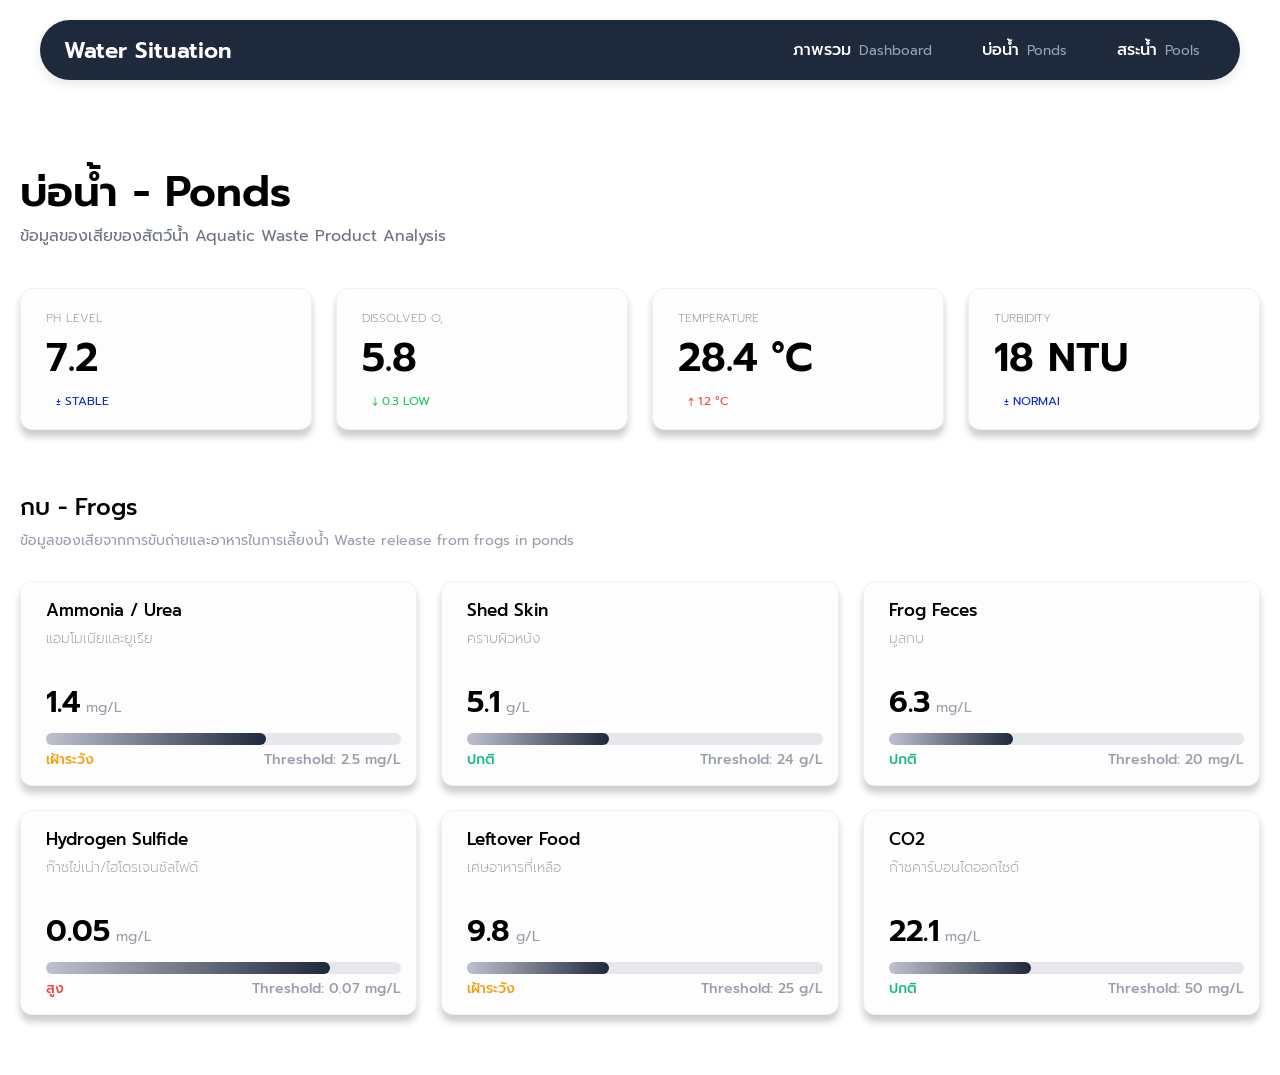
==== Ponds lalid.html @ aa6979cb "Plaese Done" ====
<!doctype html>
<html lang="en">
  <head>
    <meta charset="UTF-8" />
    <meta name="viewport" content="width=device-width, initial-scale=1.0" />
    <title>Water Situation</title>
    <link rel="stylesheet" href="style.css" />
  </head>
  <body>
    <header class="Nav">
      <div class="Div-nav">
        <div class="Name-Logo">
          <p>Water Situation</p>
        </div>

        <div class="Nav-content">
          <a href="index.html" class="nav-btn">
            <span class="text-th">ภาพรวม</span>
            <span class="text-en"> Dashboard</span>
          </a>

          <a href="Ponds.html" class="nav-btn">
            <span class="text-th">บ่อน้ำ</span>
            <span class="text-en"> Ponds</span>
          </a>

          <a href="Pools.html" class="nav-btn">
            <span class="text-th">สระน้ำ</span>
            <span class="text-en"> Pools</span>
          </a>
        </div>
      </div>
    </header>

    <div class="main-content">
      <div class="page-header">
        <h1>บ่อน้ำ - Ponds</h1>
      </div>

      <div class="header-description">
        <p>
          ข้อมูลของเสียของสัตว์น้ำ Aquatic Waste Product Analysis
        </p>
      </div>

      <div class="content-grid">
        <div class="card-pools">
          <h4>PH LEVEL</h4>
          <h3>7.2</h3>
          <p style="color: #0d2aca">± STABLE</p>
        </div>

        <div class="card-pools">
          <h4>DISSOLVED O,</h4>
          <h3>5.8</h3>
          <p style="color: #22c55e">↓ 0.3 LOW</p>
        </div>

        <div class="card-pools">
          <h4>TEMPERATURE</h4>
          <h3>28.4 °C</h3>
          <p style="color: #ef4444">↑ 1.2 °C</p>
        </div>

        <div class="card-pools">
          <h4>TURBIDITY</h4>
          <h3>18 NTU</h3>
          <p style="color: #0d2aca">± NORMAI</p>
        </div>
      </div>

      <div class="content-body">
        <div class="content-body-header">
          <h2>กบ - Frogs</h2>
        </div>

        <div class="content-body-description">
          <p>
            ข้อมูลของเสียจากการขับถ่ายและอาหารในการเลี้ยงน้ำ Waste release from frogs in ponds
          </p>
        </div>

        <div class="content-grid-pools">
          <div class="card-body-pools">
            <h4>Ammonia / Urea</h4>
            <p class="card-text-description">แอมโมเนียและยูเรีย</p>

            <div class="card-body-unit">
              <h3>1.4</h3>
              <p>mg/L</p>
            </div>
            <progress id="file" value="62" max="100"></progress>
            <div class="card-body-footer">
              <p style="color: #f59e0b">เฝ้าระวัง</p>
              <p class="footer-unit">Threshold: 2.5 mg/L</p>
            </div>
          </div>

          <div class="card-body-pools">
            <h4>Shed Skin</h4>
            <p class="card-text-description">คราบผิวหนัง</p>
            <div class="card-body-unit">
              <h3>5.1</h3>
              <p>g/L</p>
            </div>
           <progress id="file" value="40" max="100"></progress>
            <div class="card-body-footer">
              <p style="color: #10b981">ปกติ</p>
              <p class="footer-unit">Threshold: 24 g/L</p>
            </div>
          </div>

          <div class="card-body-pools">
            <h4>Frog Feces</h4>
            <p class="card-text-description">มูลกบ</p>
            <div class="card-body-unit">
              <h3>6.3</h3>
              <p>mg/L</p>
            </div>
            <progress id="file" value="35" max="100"></progress>
            <div class="card-body-footer">
              <p style="color: #10b981">ปกติ</p>
              <p class="footer-unit">Threshold: 20 mg/L</p>
            </div>
          </div>

          <div class="card-body-pools">
            <h4>Hydrogen Sulfide</h4>
            <p class="card-text-description">ก๊าซไข่เน่า/ไฮโดรเจนซัลไฟด์</p>
            <div class="card-body-unit">
              <h3>0.05</h3>
              <p>mg/L</p>
            </div>
            <progress id="file" value="80" max="100"></progress>
            <div class="card-body-footer">
              <p style="color: #ef4444">สูง</p>
              <p class="footer-unit">Threshold: 0.07 mg/L</p>
            </div>
          </div>

          <div class="card-body-pools">
            <h4>Leftover Food</h4>
            <p class="card-text-description">เศษอาหารที่เหลือ</p>
            <div class="card-body-unit">
              <h3>9.8</h3>
              <p>g/L</p>
            </div>
            <progress
              class="custom-progress"
              id="file"
              value="40"
              max="100"
            ></progress>
            <div class="card-body-footer">
              <p style="color: #f59e0b">เฝ้าระวัง</p>
              <p class="footer-unit">Threshold: 25 g/L</p>
            </div>
          </div>

          <div class="card-body-pools">
            <h4>CO2</h4>
            <p class="card-text-description">ก๊าซคาร์บอนไดออกไซด์</p>
            <div class="card-body-unit">
              <h3>22.1</h3>
              <p>mg/L</p>
            </div>
            <progress id="file" value="40" max="100"></progress>
            <div class="card-body-footer">
              <p style="color: #10b981">ปกติ</p>
              <p class="footer-unit">Threshold: 50 mg/L</p>
            </div>
          </div>
        </div>
      </div>
    </div>
  </body>
</html>
---- style.css ----
@import url("https://fonts.googleapis.com/css2?family=Prompt:wght@400;500;600;700&display=swap");

body {
  font-family:
    "Prompt",
    -apple-system,
    BlinkMacSystemFont,
    "Segoe UI",
    "Inter",
    "Helvetica Neue",
    Arial,
    sans-serif;
  background: var(--slate-50);
  color: var(--slate-800);
  -webkit-font-smoothing: antialiased;
  margin: 20px;
}

/* nav bar*/
.Nav {
  box-shadow: 0 4px 12px rgba(0, 0, 0, 0.1);
  position: sticky;
  background-color: #1e293b;
  border-radius: 999px;
  max-height: max-content;
  max-width: 1200px;
  margin: 20px auto;
  top: 20px;
  z-index: 100;
}

/* กลุ่มข้างใน nav bar*/
.Div-nav {
  padding: 0 24px;
  display: flex;
  align-items: center;
  justify-content: space-between;
  height: 60px;
}

/* โลโก้ซ้ายบน */
.Name-Logo p {
  margin: 0px;
  font-size: 22px;
  color: white;
  font-weight: 600;
}

/* content ที่อยู่ใน navbar */
.Nav-content {
  gap: 18px;
  display: flex;
}

/* ตัวอักษร content ที่อยู่ใน navbar */
.nav-btn {
  display: flex;
  align-items: center;
  text-decoration: none;
  padding: 8px 16px;
  color: white;
  border-radius: 999px;
  transition: all 0.3s ease;
  gap: 8px;
}

/* เวลา hover บน content ที่อยู่ใน navbar */
.nav-btn:hover, .nav-btn.active {
  background-color: #374151;
}

/* ตัวอักษรภาษาไทยของ content ที่อยู่ใน navbar */
.nav-btn .text-th {
  color: #ffffff;
  font-weight: 500;
  font-family: "Prompt", sans-serif;
}

/* ตัวอักษรภาษาอังกฤษของ content ที่อยู่ใน navbar */
.nav-btn .text-en {
  color: #94a3b8;
  font-size: 0.85em;
  font-family: "Prompt", sans-serif;
}

.body {
  background-color: #1e293b;
}

/* กำหนดกรอบหลักของเนื้อหา */
.main-content {
  margin-left: auto;
  margin-right: auto;
  margin-top: 80px;
  margin-bottom: 40px;
  max-width: 1280px;
  padding: auto;
}

/* หัวข้อใหญ่ */
.page-header,
.content-body {
  justify-content: space-between;
  align-items: flex-start;
}

.content-info-body {
  display: flex;
  justify-content: space-between;
  align-items: flex-start;
  gap: 12px;
}

.page-header h1 {
  font-size: 42px;
  font-weight: 600;
  margin: 0;
}

/* หัวข้อรอง*/
.header-description,
.header-description p {
  font-size: 16px;
  color: #6b7280;
  margin: 0;
  padding-bottom: 20px;
}

/* ดีไซน์พื้นฐานของกล่องการ์ด */
.card {
  background-color: white;
  border-radius: 12px;
  padding: 24px;
  box-shadow: 0 4px 6px rgba(0, 0, 0, 0.05);
  border: 1px solid #f0f0f0;
  max-width: max-content;
  max-height: max-content;
}

/* โครงสร้าง card */
.content-grid {
  display: flex;
  grid-template-columns: repeat(4, 1fr);
  justify-content: space-between;
  gap: 24px;
  margin: 0px 0px 24px;

}

/* Custom Page Pools */
.card-pools {
  background-color: rgb(253, 253, 253);
  border-radius: 12px;
  padding: 20px 20px 20px 25px;
  box-shadow: 0 7px 7px rgba(0, 0, 0, 0.2);
  border: 1px solid #f0f0f0;
  width: 320px;
  height: 100px;
}

.card-pools h4 {
  color: #858a91;
  font-size: 12px;
  font-weight: 200;
  margin: 0;
}

.card-pools h3 {
  margin: 0px;
  font-size: 40px;
  font-weight: 600;
}

.card-pools p {
  margin: 0 0 0 10px;
  display: inline-block;
  font-size: 12px;
  color: #858a91;
}

.content-body {
  margin: 60px 0;
}

.content-body h2 {
  font-size: 23px;
  font-weight: 500;
  margin: 0;
}

.content-body p {
  font-size: 14px;
  color: #989eaa;
  margin: 0;
  padding-top: 5px;
  padding-bottom: 30px;
}

.content-grid-pools {
  display: grid;
  grid-template-columns: repeat(3, 1fr);
  gap: 24px;
}

.card-body-pools {
  background-color: rgb(253, 253, 253);
  border-radius: 12px;
  padding: 15px 15px 15px 25px;
  box-shadow: 0 7px 7px rgba(0, 0, 0, 0.2);
  border: 1px solid #f0f0f0;
}

.card-body-pools h4 {
  color: #000000;
  font-size: 17px;
  font-weight: 500;
  margin: 0;
}

.card-body-pools:hover {
  border-top: 3px solid #1e293b;
  box-shadow: 0 10px 10px rgba(0, 0, 0, 0.2);
}

.card-text-description {
  color: #858a91;
  font-size: 12px;
  font-weight: 200;
  margin: 0;
}

.card-body-unit {
  display: grid;
  grid-template-columns: repeat(2, 1fr);
  display: inline-block;
}

.card-body-unit h3,
.card-body-unit p {
  display: inline-block;
}

.card-body-unit p {
  padding: 0px;
}

.card-body-unit h3 {
  font-size: 30px;
  font-weight: 600;
  margin: 0;
}

progress {
  width: 100%;
  height: 12px;
  border-radius: 999px;
}

progress::-webkit-progress-bar {
  background: #e5e7eb;
  border-radius: 999px;
}

progress::-webkit-progress-value {
  background: linear-gradient(90deg, #c0c1cf, #1e293b);
  border-radius: 999px;
}

.card-body-footer {
  display: grid;
  grid-template-columns: repeat(2, 1fr);
  align-items: center;
  justify-content: space-between;
}

.card-body-footer p {
  padding: 0px;
  font-weight: 500;
}

.footer-unit {
  text-align: right;
}

/* Custom Page Pools */

.cardnoti-content:last-child {
  border-bottom: none;
}

.info-left {
  display: flex;
  align-items: center;
  gap: 12px;
}

.text-group h4 {
  margin: 0;
  color: #000000;
}

.text-group p {
  padding: 0;
  color: #9ca3af;
  font-size: 14px;
}

.info-right h3 {
  margin: 0;
  color: #000000;
}

.info-right .unit {
  font-size: 14px;
  font-weight: normal;
  color: #9ca3af;
  margin-left: 4px;
}

.info-right {
  display: flex;
  align-items: center;
}

.status-dot {
  width: 8px;
  height: 8px;
  border-radius: 50%;
  display: inline-block;
}

.status-dot.red {
  background-color: red;
}

.card-noti-content {
  display: flex;
  align-items: center;
  justify-content: center;
}

.cardnoti-content {
  box-sizing: border-box;
  display: flex;
  border-bottom: 1px solid #e5e7eb;
  width: 100%;
  justify-content: space-between;
  height: 45px;
  padding: 10px;
  margin-top: 10px;
}

.content-text-info {
  display: flex;
  align-items: flex-start;
  justify-content: space-between;
  gap: 24px;
}

.content-text-info-header {
  flex: 1 1 auto;
  min-width: 0;
}

.card-notification {
  width: 280px;
  flex-shrink: 0;
  margin-left: auto;

}

.wrap-card-noti {
  border-radius: 12px;
  display: flex;
  flex-direction: column;
  align-items: center;
  width: 100%;
  padding: 20px;
  box-sizing: border-box;
  box-shadow: 0px 7px 7px rgba(0, 0, 0, 0.2);
  height: auto;
  border: 1px solid #f0f0f0;
}

.Alert-margin {
  color: #bd0f0f;
  font-size: 12px;
  font-size: bold;
  font-weight: 200;
  margin: 0;
  padding: 3px;
  border-radius: 8px;
  background-color: #ba454594;
}

/* กรอบ */
.water-pool-card {
  background-color: #ffffff;
  border: 1px solid #334155;
  border-radius: 16px;
  padding: 24px;
  margin-bottom: 24px;
  width: 100%;
  box-sizing: border-box;

}

.pool-card-header {
  display: flex;
  justify-content: space-between;
  align-items: flex-start;
  margin-bottom: 30px;
}

.tile-and-badges h3 {
  margin: 0 0 12px 0;
  font-size: 22px;
  font-weight: 600;
  color: #1e293b;
}

.badge-group {
  display: flex;
  gap: 12px;
}

.badge {
  padding: 4px 12px;
  border-radius: 999px;
  font-size: 13px;
  font-weight: 600;
}

.critical-badge {
  background-color: #fef2f2;
  color: #ef4444;
}

.warning-badge {
  background-color: #fefce8;
  color: #f59e0b;
}

.circular-progress {
  width: 60px;
  height: 60px;
  border-radius: 50%;
  display: flex;
  align-items: center;
  justify-content: center;

  background: conic-gradient(#f59e0b calc(var(--progress) * 1%), #f1f5f9 0);
  position: relative;
}

.circular-progress::before {
  content: "";
  position: absolute;
  inset: 5px;
  border-radius: 50%;
  background-color: #ffffff;
}

.progress-value {
  position: relative;
  z-index: 1;
  font-size: 14px;
  color: #f59e0b;
}

.pool-metrics-grid {
  display: grid;
  grid-template-columns: repeat(4, 1fr);
  gap: 20px;
  margin-bottom: 24px;
}

.metric-lebel {
  margin: 0 0 4px 0;
  font-size: 13px;
  color: #94a3b8;
}

.metric-value {
  margin: 0;
  font-size: 24px;
  font-weight: 700;
  color: #0f172a;
  display: flex;
  align-items: baseline;
}

.metric-unit {
  font-size: 14px;
  font-weight: 400;
  color: #94a3b8;
  margin-left: 4px;
}

.view-details-link {
  color: #3b82f6;
  text-decoration: none;
  font-weight: 500;
  font-size: 14px;
}

.view-details-link:hover {
  text-decoration: underline;
}


/* ================= MIDDLE: ALERTS & GRAPH (ส่วนกลาง) ================= */
.middle-section {
  display: flex;
  justify-content: center;
  align-items: stretch;
  gap: 24px;
  width: 100%;
  max-width: 1280px;
  margin: 0 auto 24px;
  box-sizing: border-box;
}

.alerts-box,
.graph-box {
  flex: 1 1 0;
  min-width: 0;
  max-width: 50%;
  width: 100%;
  min-height: 260px;
  box-sizing: border-box;
}

.alerts-box {
  display: flex;
  flex-direction: column;
}

.alert-list {
  flex: 1;
  display: flex;
  flex-direction: column;
  justify-content: center;
  gap: 12px;
}

/* --- ดีไซน์กล่องแจ้งเตือนด่วน --- */
.alert-list {
  display: flex;
  flex-direction: column;
  gap: 20px;
}

.alert-item {
  display: flex;
  align-items: center;
  padding: 16px;
  background-color: #fef2f2; /* พื้นหลังสีแดงอ่อนให้ดูเป็นเรื่องด่วน */
  border: 1px solid #fecaca;
  border-radius: 12px;
  gap: 16px;
}

.alert-info {
  flex: 1;
}

.alert-info h4 {
  margin: 0 0 4px 0;
  color: #991b1b;
  font-size: 15px;
  font-weight: 600;
}

.alert-info p {
  margin: 0;
  color: #ef4444;
  font-size: 13px;
}

.action-btn {
  background-color: #ef4444;
  color: white;
  border: none;
  padding: 8px 16px;
  border-radius: 8px;
  font-family: "Prompt", sans-serif;
  font-size: 13px;
  font-weight: 500;
  cursor: pointer;
  transition: background 0.3s;
}

.action-btn:hover { 
  background-color: #dc2626; 
}

/* --- ดีไซน์กล่องกราฟ (ชั่วคราว) --- */
.graph-placeholder {
  width: 100%;
  height: 180px;
  background-color: #f8fafc;
  border: 2px dashed #cbd5e1;
  border-radius: 12px;
  display: flex;
  align-items: center;
  justify-content: center;
  color: #94a3b8;
  font-size: 14px;
}


/* ================= BOTTOM: DATA TABLE (ตารางข้อมูลด้านล่าง) ================= */
.bottom-section {
  width: 100%;
  max-width: 1280px;
  margin: 0 auto 60px;
  box-sizing: border-box;
}

.table-wrapper {
  width: 100%;
  overflow-x: auto;
}

.data-table {
  width: 100%;
  min-width: 900px;
  border-collapse: collapse;
  text-align: left;
}

.data-table th, .data-table td {
  padding: 16px;
  border-bottom: 1px solid #f1f5f9;
}

.data-table th {
  background-color: #f8fafc;
  color: #64748b;
  font-weight: 500;
  font-size: 14px;
}

.data-table td {
  font-size: 15px;
  color: #334155;
  vertical-align: middle;
}

.data-table tbody tr:hover {
  background-color: #f8fafc; /* ไฮไลท์พื้นหลังเวลาเอาเมาส์ชี้แถวนั้นๆ */
}

.pool-name {
  font-weight: 500;
  color: #0f172a;
}

.table-link {
  color: #3b82f6;
  text-decoration: none;
  font-weight: 500;
  font-size: 14px;
}

.table-link:hover { 
  text-decoration: underline; 
}

/* --- ป้ายสถานะ (Badges) สำหรับใช้ในตาราง --- */
.badge {
  display: inline-block;
  padding: 4px 12px;
  border-radius: 999px;
  font-size: 12px;
  font-weight: 600;
}

.critical-badge { 
  background-color: #fef2f2; 
  color: #ef4444; 
}

.warning-badge  { 
  background-color: #fffbeb; 
  color: #f59e0b; 
}

.normal-badge   { 
  background-color: #ecfdf5; 
  color: #10b981; 
}



/* Animation*/

@Keyframes fadeInUp {
  from { 
    opacity: 0; 
    transform: translateY(30px);
  }
  to { 
    opacity: 1; 
    transform: translateY(0);
    }
}

.content-grid {
  animation: fadeInUp 0.6s ease-out forwards;
}

.middle-section {
  opacity: 0;
  animation: fadeInUp 0.6s ease-out 0.2s forwards;
}

.bottom-section {
  opacity: 0;
  animation: fadeInUp 0.6s ease-out 0.4s forwards;
}

.page-header, .header-description {
  opacity: 0;
  animation: fadeInUp 0.5s ease-out forwards;
}

.content-body {
  opacity: 0;
  animation: fadeInUp 0.5s ease-out 0.1s forwards;
}
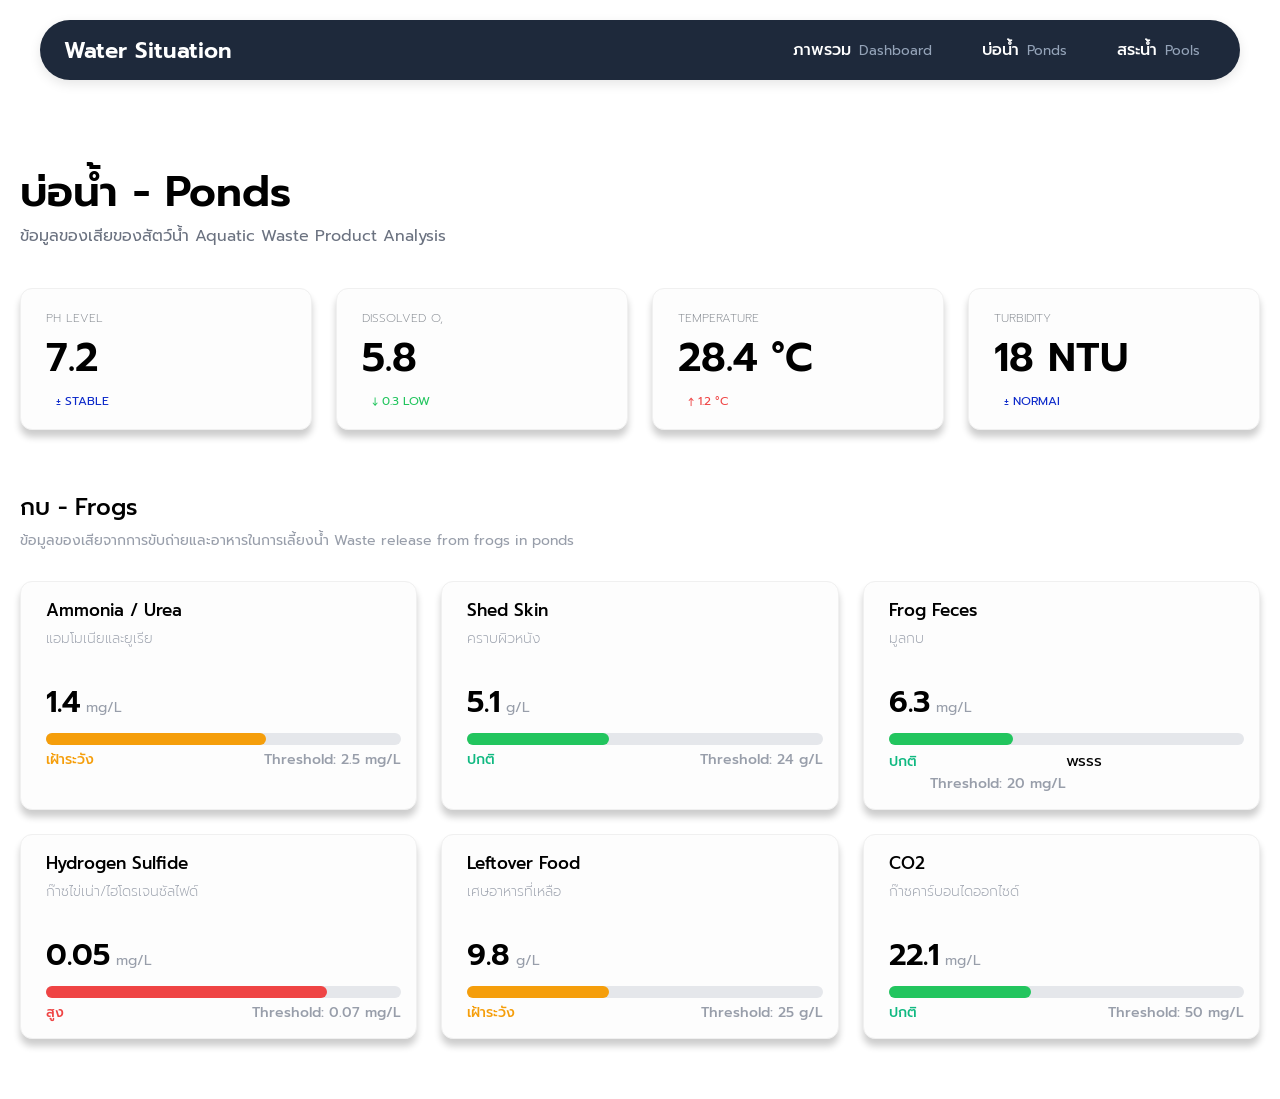
==== commit 00d3f2bb: "All improve (color, javascript, data)" ====
--- a/Ponds lalid.html
+++ b/Ponds lalid.html
@@ -38,9 +38,7 @@
       </div>
 
       <div class="header-description">
-        <p>
-          ข้อมูลของเสียของสัตว์น้ำ Aquatic Waste Product Analysis
-        </p>
+        <p>ข้อมูลของเสียของสัตว์น้ำ Aquatic Waste Product Analysis</p>
       </div>
 
       <div class="content-grid">
@@ -76,7 +74,8 @@
 
         <div class="content-body-description">
           <p>
-            ข้อมูลของเสียจากการขับถ่ายและอาหารในการเลี้ยงน้ำ Waste release from frogs in ponds
+            ข้อมูลของเสียจากการขับถ่ายและอาหารในการเลี้ยงน้ำ Waste release from
+            frogs in ponds
           </p>
         </div>
 
@@ -89,7 +88,12 @@
               <h3>1.4</h3>
               <p>mg/L</p>
             </div>
-            <progress id="file" value="62" max="100"></progress>
+            <progress
+              class="progress-watch"
+              id="file"
+              value="62"
+              max="100"
+            ></progress>
             <div class="card-body-footer">
               <p style="color: #f59e0b">เฝ้าระวัง</p>
               <p class="footer-unit">Threshold: 2.5 mg/L</p>
@@ -103,7 +107,12 @@
               <h3>5.1</h3>
               <p>g/L</p>
             </div>
-           <progress id="file" value="40" max="100"></progress>
+            <progress
+              class="progress-Normal"
+              id="file"
+              value="40"
+              max="100"
+            ></progress>
             <div class="card-body-footer">
               <p style="color: #10b981">ปกติ</p>
               <p class="footer-unit">Threshold: 24 g/L</p>
@@ -117,9 +126,15 @@
               <h3>6.3</h3>
               <p>mg/L</p>
             </div>
-            <progress id="file" value="35" max="100"></progress>
+            <progress
+              class="progress-Normal"
+              id="file"
+              value="35"
+              max="100"
+            ></progress>
             <div class="card-body-footer">
               <p style="color: #10b981">ปกติ</p>
+              wsss
               <p class="footer-unit">Threshold: 20 mg/L</p>
             </div>
           </div>
@@ -131,7 +146,12 @@
               <h3>0.05</h3>
               <p>mg/L</p>
             </div>
-            <progress id="file" value="80" max="100"></progress>
+            <progress
+              class="progress-High"
+              id="file"
+              value="80"
+              max="100"
+            ></progress>
             <div class="card-body-footer">
               <p style="color: #ef4444">สูง</p>
               <p class="footer-unit">Threshold: 0.07 mg/L</p>
@@ -146,7 +166,7 @@
               <p>g/L</p>
             </div>
             <progress
-              class="custom-progress"
+              class="progress-watch"
               id="file"
               value="40"
               max="100"
@@ -164,7 +184,12 @@
               <h3>22.1</h3>
               <p>mg/L</p>
             </div>
-            <progress id="file" value="40" max="100"></progress>
+            <progress
+              class="progress-Normal"
+              id="file"
+              value="40"
+              max="100"
+            ></progress>
             <div class="card-body-footer">
               <p style="color: #10b981">ปกติ</p>
               <p class="footer-unit">Threshold: 50 mg/L</p>
@@ -173,5 +198,6 @@
         </div>
       </div>
     </div>
+    <script src="progress-animation.js"></script>
   </body>
-</html>+</html>
--- a/style.css
+++ b/style.css
@@ -65,7 +65,8 @@
 }
 
 /* เวลา hover บน content ที่อยู่ใน navbar */
-.nav-btn:hover, .nav-btn.active {
+.nav-btn:hover,
+.nav-btn.active {
   background-color: #374151;
 }
 
@@ -144,7 +145,6 @@
   justify-content: space-between;
   gap: 24px;
   margin: 0px 0px 24px;
-
 }
 
 /* Custom Page Pools */
@@ -266,6 +266,30 @@
   border-radius: 999px;
 }
 
+.progress-watch::-webkit-progress-value {
+  background: #f59e0b;
+}
+
+.progress-watch::-moz-progress-bar {
+  background: #f59e0b;
+}
+
+.progress-High::-webkit-progress-value {
+  background: #ef4444;
+}
+
+.progress-High::-moz-progress-bar {
+  background: #ef4444;
+}
+
+.progress-Normal::-webkit-progress-value {
+  background: #22c55e;
+}
+
+.progress-Normal::-moz-progress-bar {
+  background: #22c55e;
+}
+
 .card-body-footer {
   display: grid;
   grid-template-columns: repeat(2, 1fr);
@@ -366,7 +390,6 @@
   width: 280px;
   flex-shrink: 0;
   margin-left: auto;
-
 }
 
 .wrap-card-noti {
@@ -402,7 +425,6 @@
   margin-bottom: 24px;
   width: 100%;
   box-sizing: border-box;
-
 }
 
 .pool-card-header {
@@ -507,7 +529,6 @@
 .view-details-link:hover {
   text-decoration: underline;
 }
-
 
 /* ================= MIDDLE: ALERTS & GRAPH (ส่วนกลาง) ================= */
 .middle-section {
@@ -591,8 +612,8 @@
   transition: background 0.3s;
 }
 
-.action-btn:hover { 
-  background-color: #dc2626; 
+.action-btn:hover {
+  background-color: #dc2626;
 }
 
 /* --- ดีไซน์กล่องกราฟ (ชั่วคราว) --- */
@@ -609,7 +630,6 @@
   font-size: 14px;
 }
 
-
 /* ================= BOTTOM: DATA TABLE (ตารางข้อมูลด้านล่าง) ================= */
 .bottom-section {
   width: 100%;
@@ -630,7 +650,8 @@
   text-align: left;
 }
 
-.data-table th, .data-table td {
+.data-table th,
+.data-table td {
   padding: 16px;
   border-bottom: 1px solid #f1f5f9;
 }
@@ -664,8 +685,8 @@
   font-size: 14px;
 }
 
-.table-link:hover { 
-  text-decoration: underline; 
+.table-link:hover {
+  text-decoration: underline;
 }
 
 /* --- ป้ายสถานะ (Badges) สำหรับใช้ในตาราง --- */
@@ -677,34 +698,32 @@
   font-weight: 600;
 }
 
-.critical-badge { 
-  background-color: #fef2f2; 
-  color: #ef4444; 
-}
-
-.warning-badge  { 
-  background-color: #fffbeb; 
-  color: #f59e0b; 
-}
-
-.normal-badge   { 
-  background-color: #ecfdf5; 
-  color: #10b981; 
-}
-
-
+.critical-badge {
+  background-color: #fef2f2;
+  color: #ef4444;
+}
+
+.warning-badge {
+  background-color: #fffbeb;
+  color: #f59e0b;
+}
+
+.normal-badge {
+  background-color: #ecfdf5;
+  color: #10b981;
+}
 
 /* Animation*/
 
-@Keyframes fadeInUp {
-  from { 
-    opacity: 0; 
+@keyframes fadeInUp {
+  from {
+    opacity: 0;
     transform: translateY(30px);
   }
-  to { 
-    opacity: 1; 
+  to {
+    opacity: 1;
     transform: translateY(0);
-    }
+  }
 }
 
 .content-grid {
@@ -721,7 +740,8 @@
   animation: fadeInUp 0.6s ease-out 0.4s forwards;
 }
 
-.page-header, .header-description {
+.page-header,
+.header-description {
   opacity: 0;
   animation: fadeInUp 0.5s ease-out forwards;
 }
@@ -729,4 +749,4 @@
 .content-body {
   opacity: 0;
   animation: fadeInUp 0.5s ease-out 0.1s forwards;
-}+}
